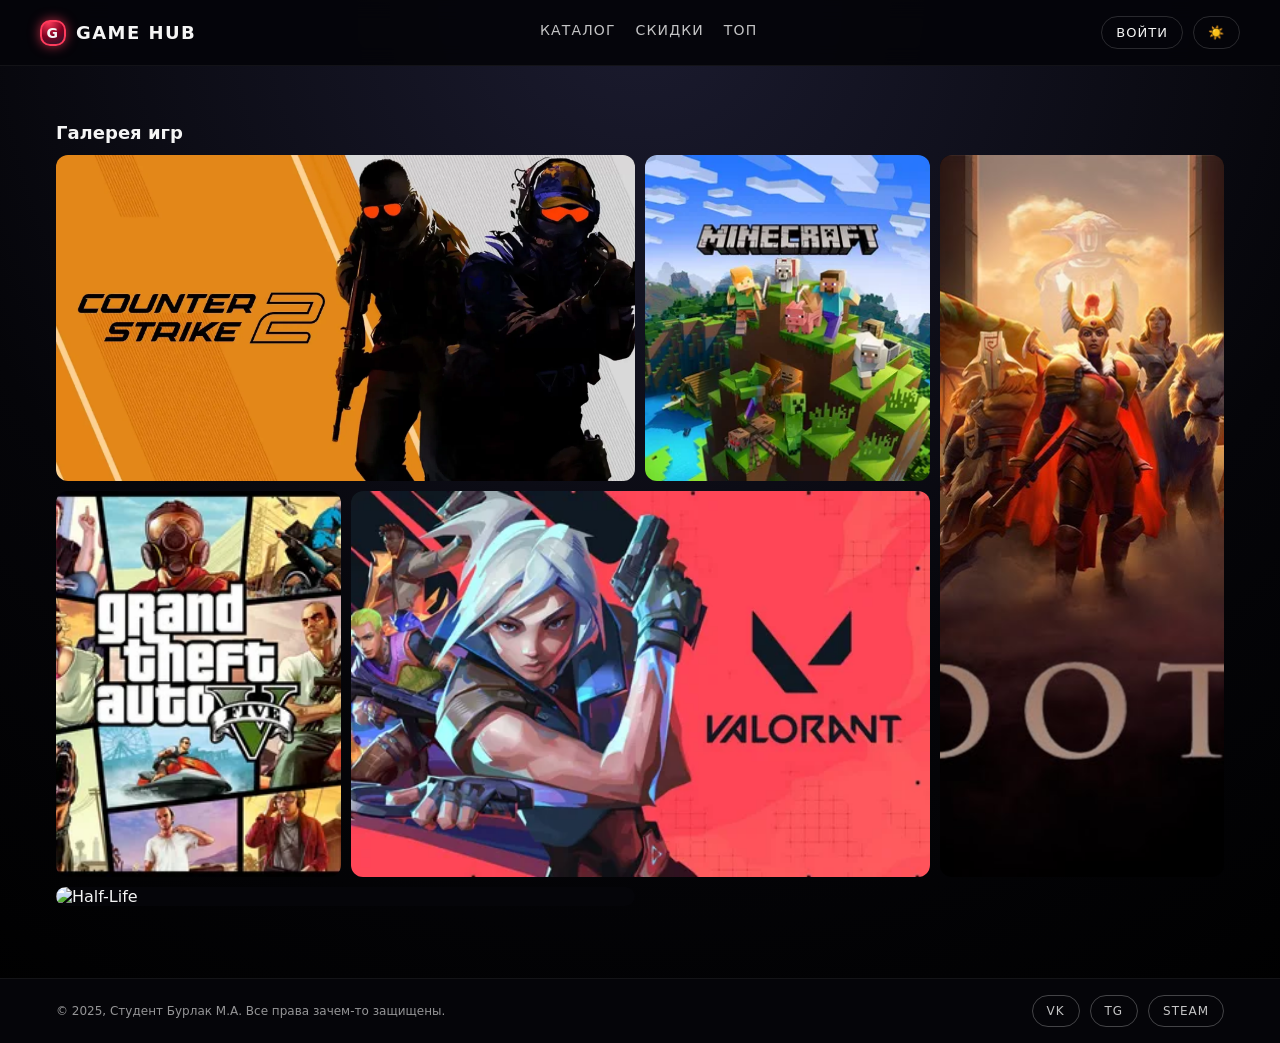
==== index.html @ 5b76a9cf "all changes" ====
<!DOCTYPE html>
<html lang="ru">
<head>
  <meta charset="UTF-8">
  <title>Игровой каталог</title>
  <link rel="icon" type="image/png" href="imgs/logo.png">
  <meta name="viewport" content="width=device-width, initial-scale=1.0">
  <link rel="stylesheet" href="base.css">
  <link rel="stylesheet" href="header.css">
  <link rel="stylesheet" href="mosaic.css">
  <link rel="stylesheet" href="footer.css">
  <script src="script.js"></script>
</head>
<body>
<header class="header">
  <div class="container header-inner">
    <div class="logo upper-nav">
      <div class="logo-mark"><a href = "index.html">G</a></div>
      <a href = "index.html">GAME HUB</a>
    </div>
    <input type="checkbox" id="burger-toggle" class="burger-checkbox">
    <label for="burger-toggle" class="burger-btn">
      <span></span>
      <span></span>
      <span></span>
    </label>
    <nav class="nav upper-nav">
      <a href="katalog.html">Каталог</a>
      <a href="discounts.html">Скидки</a>
      <a href="top.html">Топ</a>
    </nav>
    <div class="header-actions">
      <a href="auth.html" class="btn-ghost rounded-full upper-nav">Войти</a>
      <button id="theme-btn" class="btn-ghost rounded-full upper-nav">🌙</button>
    </div>
  </div>
</header>

<main class="main">
  <section class="games-mosaic">
  <div class="container">
    <h2 class="title-md" style="margin-bottom: 12px;">Галерея игр</h2>

    <div class="mosaic-grid">
      <figure class="mosaic-item mosaic-item--wide">
        <a href="https://www.counter-strike.net/cs2" target="_blank"><img src="imgs/cs2.webp" alt="Counter-Strike 2"></a>
        <figcaption>Counter-Strike 2</figcaption>
      </figure>
      
      <figure class="mosaic-item">
        <a href="https://www.minecraft.net/" target="_blank"><img src="imgs/minecraft.webp" alt="Minecraft"></a>
        <figcaption>Minecraft</figcaption>
      </figure>

      <figure class="mosaic-item mosaic-item--tall">
        <a href="https://www.dota2.com/" target="_blank"><img src="imgs/dota2.jpeg" alt="Dota 2"></a>
        <figcaption>Dota 2</figcaption>
      </figure>

      <figure class="mosaic-item">
        <a href="https://www.rockstargames.com/gta-v" target="_blank"><img src="imgs/gta5.webp" alt="GTA 5"></a>
        <figcaption>GTA 5</figcaption>
      </figure>

      <figure class="mosaic-item mosaic-item--wide">
        <a href="https://playvalorant.com/ru-ru/" target="_blank"><img src="imgs/valorant.webp" alt="Valorant"></a>
        <figcaption>Valorant</figcaption>
      </figure>
      
      <figure class="mosaic-item mosaic-item--wide">
        <a href="https://www.half-life.com/ru/home" target="_blank"><img src="imgs/hf.webp" alt="Half-Life"></a>
        <figcaption>Half-Life</figcaption>
      </figure>
    </div>
  </div>
</section>

</main>

<footer class="footer">
  <div class="container footer-inner">
    <div>© 2025, Студент Бурлак М.А. Все права зачем-то защищены.</div>

    <div class="footer-socials">
      <a href="https://vk.com/club234456651" class="social-btn social-vk">VK</a>
      <a href="https://t.me/+V8GKDuEJNPAxNDM6" class="social-btn social-tg">TG</a>
      <a href="https://steamcommunity.com/profiles/76561198967569407/" class="social-btn social-steam">STEAM</a>
    </div>
  </div>
</footer>
</body>
</html>
---- base.css ----
/* БАЗА */
:root {
  --glass-bg: rgba(15, 15, 30, 0.75);
  --glass-border: rgba(255, 255, 255, 0.18);
  --accent-1: #ff3b5c;
  --accent-2: #ff8243;
}

* {
  box-sizing: border-box;
  margin: 0;
  padding: 0;
}

body {
  font-family: system-ui, -apple-system, BlinkMacSystemFont, "Segoe UI", sans-serif;
  background: radial-gradient(circle at top, #1b1b2f 0, #050509 60%, #000 100%);
  color: #f5f5f5;
  min-height: 100vh;
  display: flex;
  flex-direction: column;
}

a {
  color: inherit;
  text-decoration: none;
}

img {
  max-width: 100%;
  display: block;
}

.container {
  width: 100%;
  max-width: 1200px;
  margin: 0 auto;
  padding: 0 16px;
}

/* MAIN */
.main {
  flex: 1;
  padding: 24px 0 40px;
}

.hero {
  margin-bottom: 24px;
}

.hero-title {
  margin-bottom: 8px;
}

.hero-subtitle {
  font-size: 14px;
  color: rgba(245, 245, 245, 0.7);
}

/* УТИЛИТЫ ДЛЯ ПОВТОРЯЮЩИХСЯ СТИЛЕЙ */

/* Общий стиль для "панелей" / карточек */
.u-panel {
  background: radial-gradient(circle at top left, #1b1b2f 0, #050509 55%, #000 100%);
  border-radius: 18px;
  border: 1px solid rgba(255, 255, 255, 0.08);
  box-shadow: 0 14px 28px rgba(0, 0, 0, 0.7);
}

/* Капс + трекинг */
.upper-nav {
  text-transform: uppercase;
  letter-spacing: 0.08em;
}

/* Скругление "пилюля" */
.rounded-full {
  border-radius: 999px;
}

/* Общие заголовки */
.title-lg {
  font-size: 26px;
  font-weight: 700;
}

.title-md {
  font-size: 18px;
  font-weight: 600;
}

.title-sm {
  font-size: 16px;
  font-weight: 600;
}

.img-cover {
  width: 100%;
  height: 100%;
  object-fit: cover;
  transform: scale(1.02);
}

/* ===========================
   СТИЛЬНАЯ СВЕТЛАЯ ТЕМА
   =========================== */

body.light {
  background: linear-gradient(
    135deg,
    #ffffff 0%,
    #f1f4ff 40%,
    #e8ecff 100%
  );
  color: #111;
  transition: background 0.4s ease, color 0.4s ease;
}

/* Хэдер */
body.light .header {
  background: rgba(255, 255, 255, 0.75);
  backdrop-filter: blur(10px);
  border-bottom: 1px solid rgba(0,0,0,0.12);
}

body.light .header a {
  color: #111;
}

body.light .header a:hover {
  border-bottom-color: #ff3b5c;
}

/* Футер */
body.light .footer {
  background: rgba(255,255,255,0.75);
  color: #333;
  border-top: 1px solid rgba(0,0,0,0.1);
}

/* СТИЛЬНЫЕ СВЕТЛЫЕ КАРТОЧКИ */
body.light .u-panel,
body.light .game-card,
body.light .glass-card,
body.light .top-item {
  background: rgba(255, 255, 255, 0.7);
  border: 1px solid rgba(0, 0, 0, 0.12);
  backdrop-filter: blur(12px);
  box-shadow: 0 8px 22px rgba(0, 0, 0, 0.08);
  color: #111;
  transition: 0.3s ease;
}

/* Ховер светлых карточек */
body.light .game-card:hover,
body.light .glass-card:hover,
body.light .top-item:hover {
  box-shadow: 0 12px 28px rgba(0,0,0,0.15);
  transform: translateY(-4px);
}

/* Текст */
body.light .title-lg,
body.light .title-md,
body.light .title-sm,
body.light h3,
body.light p {
  color: #111;
}

/* Градиентные бейджи остаются, но адаптируем */
body.light .badge {
  background: rgba(255, 255, 255, 0.9);
  color: #d7265e;
  border-color: rgba(0,0,0,0.2);
}

/* Теги */
body.light .tag {
  border-color: rgba(0,0,0,0.25);
  color: #444;
}

/* Поиск */
body.light .search-input {
  background: rgba(255,255,255,0.8);
  color: #000;
  border: 1px solid rgba(0,0,0,0.2);
}

body.light .search-input::placeholder {
  color: #555;
}

/* Стеклянные карточки (glass-card) дополнительно */
body.light .glass-card::before,
body.light .glass-card::after {
  opacity: 0.35; /* приглушённый градиент */
  filter: blur(4px);
}

body.light .glass-card p {
  color: #333;
}

/* Кнопки */
body.light .btn-primary {
  box-shadow: 0 0 10px rgba(255, 59, 92, 0.4);
}

body.light .btn-ghost {
  border-color: rgba(0,0,0,0.3);
  color: #111;
}

/* Топ-страница номера + текст */
body.light .top-number {
  color: #ff3b5c;
}



/* адаптив правки общих заголовков */
@media (max-width: 720px) {
  .title-lg {
    font-size: 22px;
  }
}
---- header.css ----
/* HEADER */
.header {
  border-bottom: 1px solid rgba(255, 255, 255, 0.06);
  background: rgba(5, 5, 10, 0.95);
  backdrop-filter: blur(10px);
  position: sticky;
  top: 0;
  z-index: 10;
}

.header-inner {
  display: flex;
  align-items: center;
  justify-content: space-between;
  padding: 16px 0;
  gap: 16px;
}

.logo {
  display: flex;
  align-items: center;
  gap: 10px;
  font-weight: 700;
  font-size: 18px;
}

.logo-mark {
  width: 26px;
  height: 26px;
  border-radius: 10px;
  border: 2px solid #ff3b5c;
  display: flex;
  align-items: center;
  justify-content: center;
  font-size: 14px;
  background: radial-gradient(circle at 30% 0, #ff3b5c 0, #800020 55%, #1a1a2e 100%);
  box-shadow: 0 0 12px rgba(255, 59, 92, 0.7);
}

.nav {
  display: flex;
  gap: 20px;
  font-size: 14px;
}

.nav a {
  opacity: 0.8;
  padding-bottom: 4px;
  border-bottom: 2px solid transparent;
}

.nav a:hover {
  opacity: 1;
  border-bottom-color: #ff3b5c;
}

.header-actions {
  display: flex;
  align-items: center;
  gap: 10px;
}

.search-input {
  padding: 8px 10px;
  border: 1px solid rgba(255, 255, 255, 0.12);
  background: rgba(10, 10, 20, 0.9);
  color: #f5f5f5;
  font-size: 14px;
  min-width: 170px;
}

.search-input::placeholder {
  color: rgba(245, 245, 245, 0.5);
}

.btn-ghost {
  padding: 8px 14px;
  border: 1px solid rgba(255, 255, 255, 0.15);
  background: transparent;
  color: #f5f5f5;
  font-size: 13px;
  cursor: pointer;
}

.btn-ghost:hover {
  background: rgba(255, 255, 255, 0.06);
}

/* БУРГЕР */
.burger-checkbox {
  display: none;
}

.burger-btn {
  width: 32px;
  height: 22px;
  display: none;
  flex-direction: column;
  justify-content: space-between;
  cursor: pointer;
}

.burger-btn span {
  display: block;
  height: 3px;
  background: #fff;
  border-radius: 3px;
}

/* Мобильная версия(адаптив) */
@media (max-width: 720px) {
  .header-inner {
    flex-wrap: wrap;
    justify-content: center;
  }

  .burger-btn {
    display: flex;
  }

  .nav {
    display: none;
    flex-direction: column;
    gap: 16px;
    padding: 20px 0;
    text-align: center;
    width: 100%;
    background: rgba(5, 5, 10, 0.95);
    border-top: 1px solid rgba(255, 255, 255, 0.1);
  }

  .burger-checkbox:checked ~ .nav {
    display: flex;
  }
}
---- mosaic.css ----
/* МОЗАИКА С ИГРАМИ НА ГЛАВНОЙ */
.games-mosaic {
  margin-top: 32px;
  margin-bottom: 32px;
}

.mosaic-grid {
  display: grid;
  gap: 10px;
  grid-template-columns: repeat(4, minmax(0, 1fr));
}

/* адаптив */
@media (max-width: 900px) {
  .mosaic-grid {
    grid-template-columns: repeat(3, minmax(0, 1fr));
  }
}

@media (max-width: 640px) {
  .mosaic-grid {
    grid-template-columns: repeat(2, minmax(0, 1fr));
  }
}

/* элемент мозаики */
.mosaic-item {
  position: relative;
  overflow: hidden;
  border-radius: 12px;
  cursor: pointer;
  background: #050509;
}

.mosaic-item img {
  width: 100%;
  height: 100%;
  object-fit: cover;
  display: block;
  transition: transform 0.3s ease;
}

.mosaic-item--wide {
  grid-column: span 2;
}

.mosaic-item--tall {
  grid-row: span 2;
}

.mosaic-item figcaption {
  position: absolute;
  left: 0;
  bottom: 0;
  width: 100%;
  padding: 8px 10px;
  font-size: 13px;
  text-transform: uppercase;
  letter-spacing: 0.08em;
  background: linear-gradient(
    to top,
    rgba(0, 0, 0, 0.85),
    rgba(0, 0, 0, 0.0)
  );
  transform: translateY(100%);
  transition: transform 0.3s ease;
}

/* hover-анимация */
.mosaic-item:hover img {
  transform: scale(1.05);
}

.mosaic-item:hover figcaption {
  transform: translateY(0);
}
---- footer.css ----
/* FOOTER */
.footer {
  border-top: 1px solid rgba(255, 255, 255, 0.06);
  background: #050509;
  padding: 16px 0;
  font-size: 12px;
  color: rgba(245, 245, 245, 0.6);
}

.footer-inner {
  display: flex;
  flex-wrap: wrap;
  gap: 10px;
  justify-content: space-between;
  align-items: center;
}

.footer-socials {
  display: flex;
  gap: 10px;
}

/* Базовая кнопка соцсетей */
.social-btn {
  position: relative;
  overflow: hidden;
  padding: 8px 14px;
  border-radius: 999px;
  border: 1px solid rgba(255, 255, 255, 0.25);
  font-size: 12px;
  text-transform: uppercase;
  letter-spacing: 0.08em;
  color: rgba(245, 245, 245, 0.8);
  background: transparent;
  z-index: 0;
  cursor: pointer;
}

/* Градиент, который заезжает сверху */
.social-btn::before {
  content: "";
  position: absolute;
  left: 0;
  top: -100%;
  width: 100%;
  height: 100%;
  background: linear-gradient(135deg, #ff3b5c, #ff8243);
  z-index: -1;
  transition: top 0.3s ease;
}

/* Ховер: градиент опускается и перекрывает фон */
.social-btn:hover::before {
  top: 0;
}

/* Дополнительный эффект при наведении */
.social-btn:hover {
  color: #ffffff;
  border-color: transparent;
}

/* Можно слегка различать соцсети по цвету */

.social-vk::before {
  background: linear-gradient(135deg, #3b82f6, #0ea5e9);
}

.social-tg::before {
  background: linear-gradient(135deg, #38bdf8, #0f172a);
}

.social-steam::before {
  background: linear-gradient(135deg, #6366f1, #020617);
}
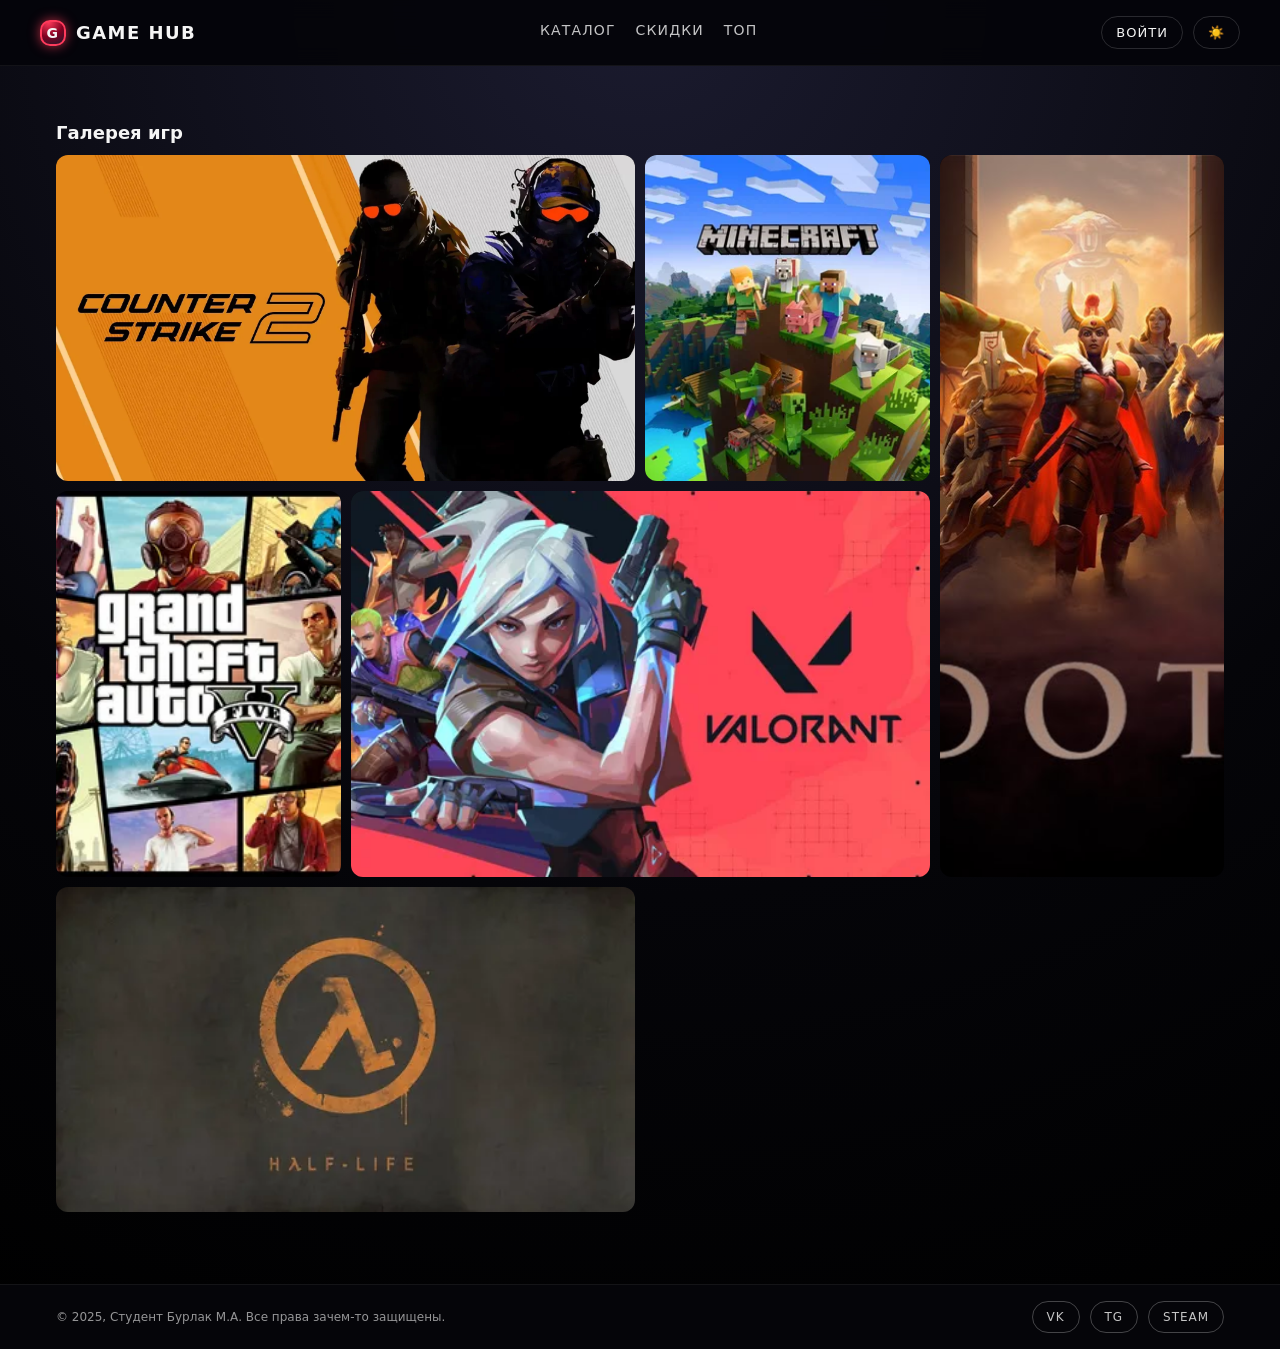
==== commit 62644f11: "hf" ====
--- a/index.html
+++ b/index.html
@@ -68,7 +68,7 @@
       </figure>
       
       <figure class="mosaic-item mosaic-item--wide">
-        <a href="https://www.half-life.com/ru/home" target="_blank"><img src="imgs/hf.webp" alt="Half-Life"></a>
+        <a href="https://www.half-life.com/ru/home" target="_blank"><img src="imgs/HF.webp" alt="Half-Life"></a>
         <figcaption>Half-Life</figcaption>
       </figure>
     </div>
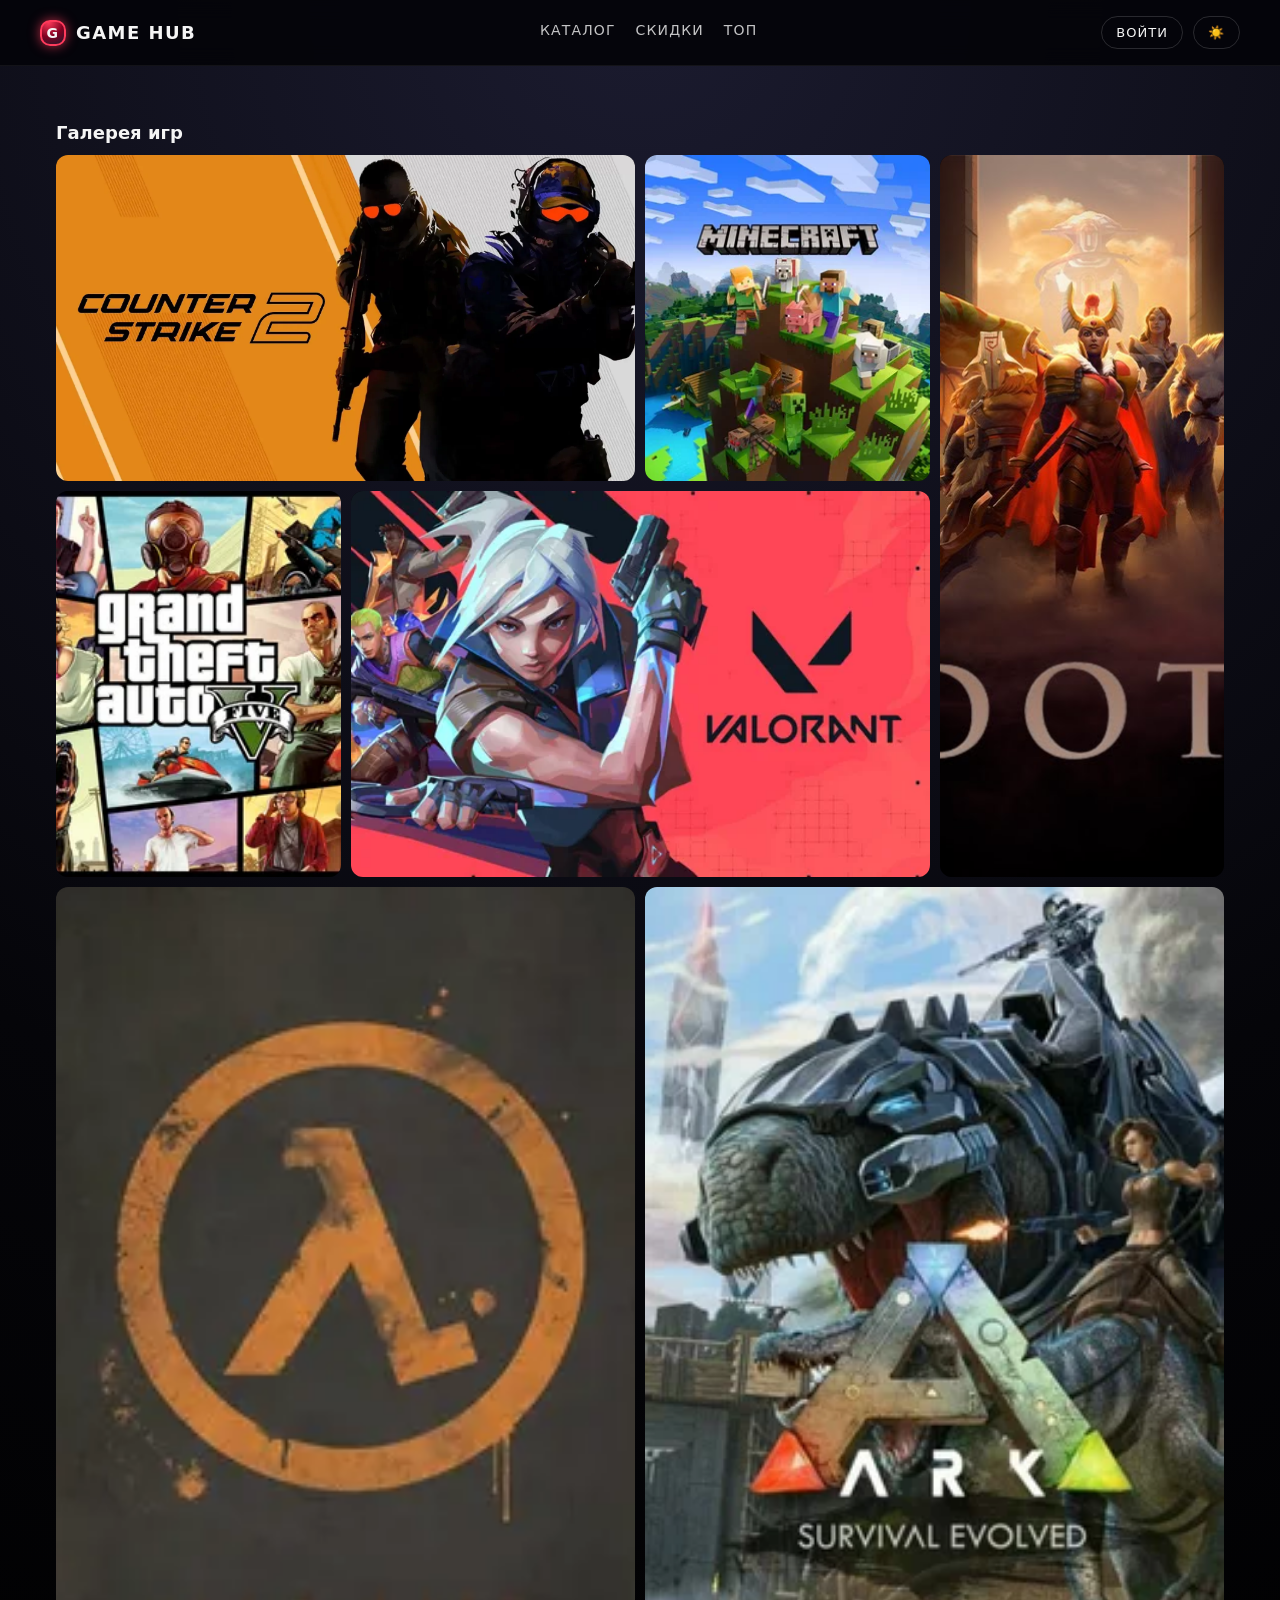
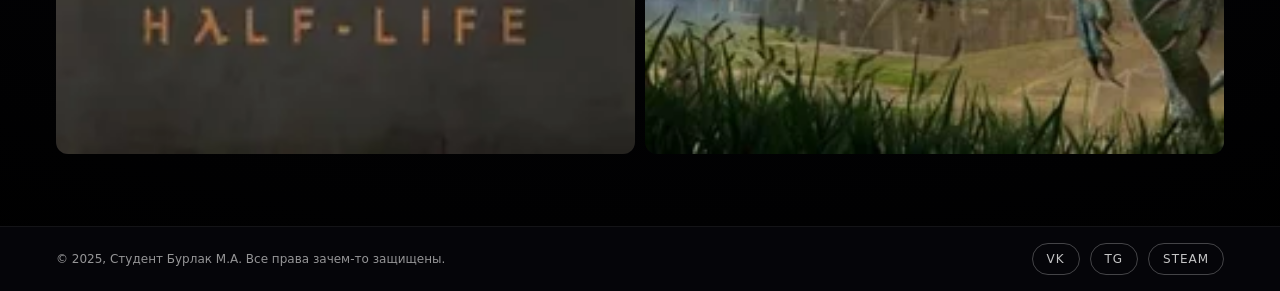
==== commit 35327f24: "ark" ====
--- a/index.html
+++ b/index.html
@@ -71,6 +71,12 @@
         <a href="https://www.half-life.com/ru/home" target="_blank"><img src="imgs/HF.webp" alt="Half-Life"></a>
         <figcaption>Half-Life</figcaption>
       </figure>
+
+      <figure class="mosaic-item mosaic-item--wide">
+        <a href="https://playark.com/" target="_blank"><img src="imgs/ark.webp" alt="ARK: Survival Evolved"></a>
+        <figcaption>ARK: Survival Evolved</figcaption>
+      </figure>
+
     </div>
   </div>
 </section>
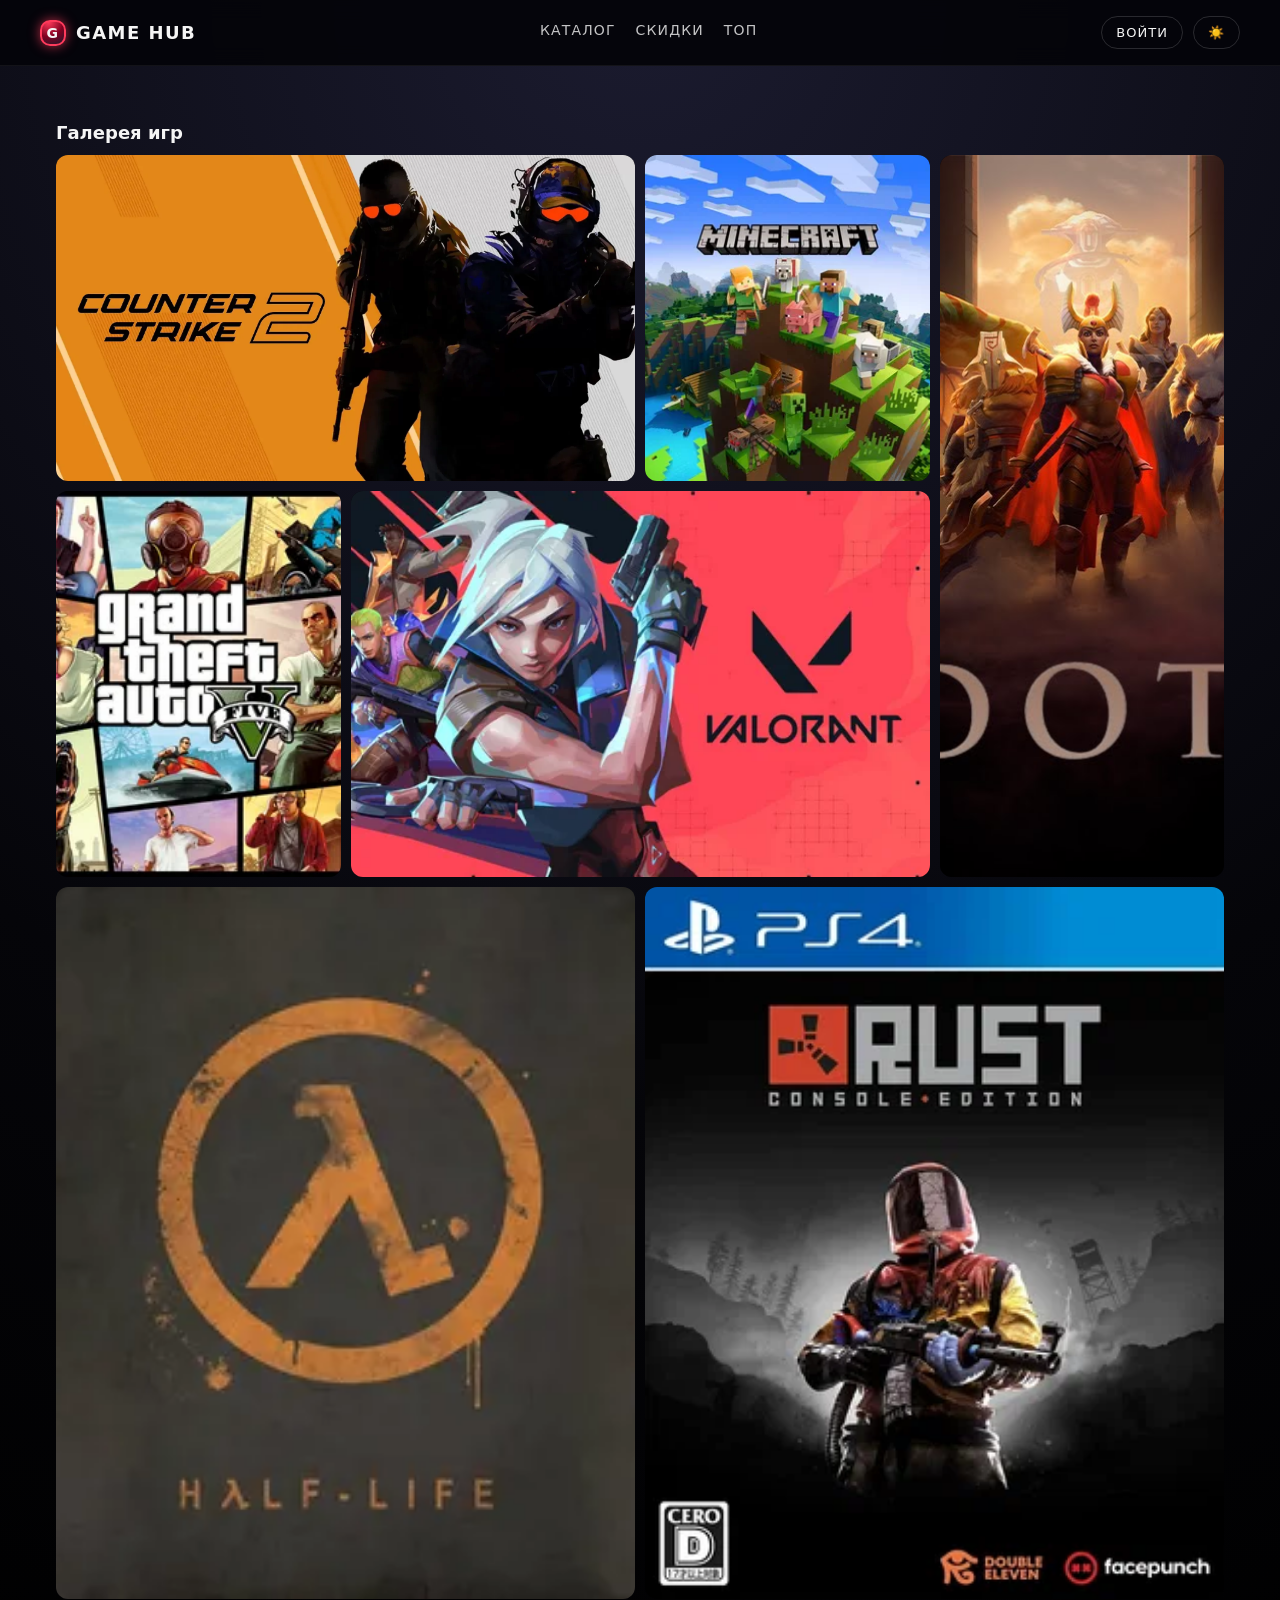
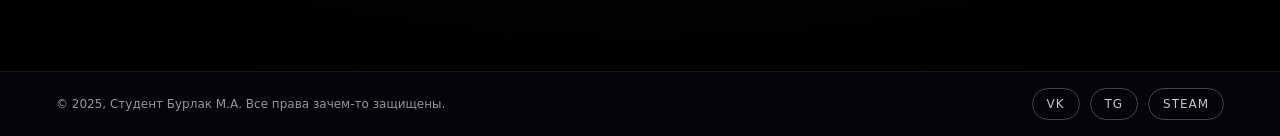
==== commit 1d8fe7c8: "rust" ====
--- a/index.html
+++ b/index.html
@@ -73,8 +73,8 @@
       </figure>
 
       <figure class="mosaic-item mosaic-item--wide">
-        <a href="https://playark.com/" target="_blank"><img src="imgs/ark.webp" alt="ARK: Survival Evolved"></a>
-        <figcaption>ARK: Survival Evolved</figcaption>
+        <a href="https://rust.facepunch.com/" target="_blank"><img src="imgs/rust.webp" alt="Rust"></a>
+        <figcaption>Rust</figcaption>
       </figure>
 
     </div>
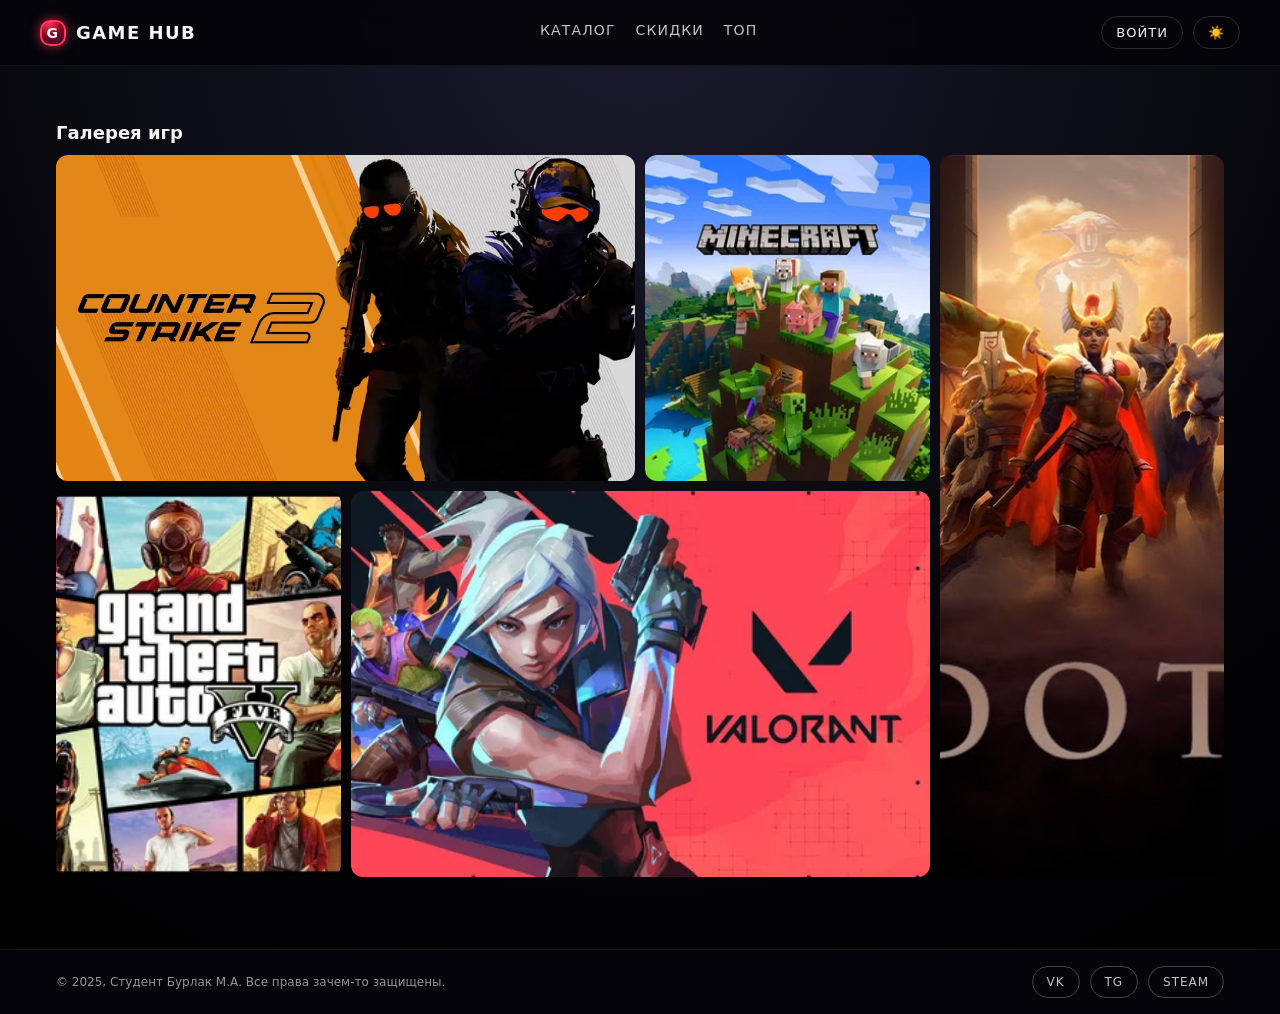
==== commit 8d5ad378: "delete" ====
--- a/index.html
+++ b/index.html
@@ -66,17 +66,6 @@
         <a href="https://playvalorant.com/ru-ru/" target="_blank"><img src="imgs/valorant.webp" alt="Valorant"></a>
         <figcaption>Valorant</figcaption>
       </figure>
-      
-      <figure class="mosaic-item mosaic-item--wide">
-        <a href="https://www.half-life.com/ru/home" target="_blank"><img src="imgs/HF.webp" alt="Half-Life"></a>
-        <figcaption>Half-Life</figcaption>
-      </figure>
-
-      <figure class="mosaic-item mosaic-item--wide">
-        <a href="https://rust.facepunch.com/" target="_blank"><img src="imgs/rust.webp" alt="Rust"></a>
-        <figcaption>Rust</figcaption>
-      </figure>
-
     </div>
   </div>
 </section>
